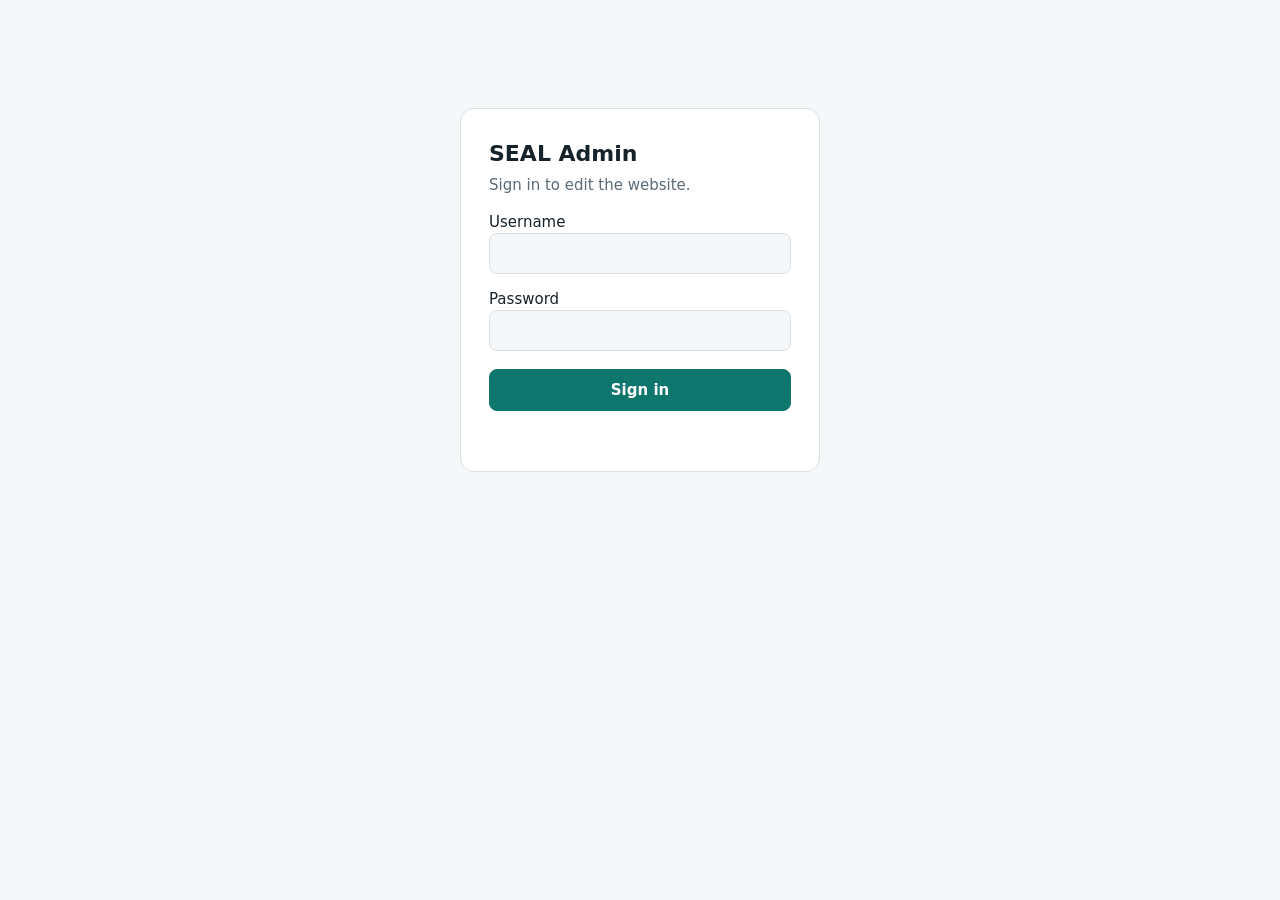
==== admin.html @ df23d5ec "Add files via upload" ====
<!DOCTYPE html>
<html lang="en">
<head>
<meta charset="UTF-8">
<meta name="viewport" content="width=device-width, initial-scale=1.0">
<meta name="robots" content="noindex,nofollow">
<title>SEAL Admin</title>
<style>
:root{--bg:#f5f7f8;--card:#fff;--line:#d9e0e4;--text:#16232b;--dim:#5b6b75;--acc:#0f766e;--accfg:#fff;--danger:#b23b3b;color-scheme:light}
@media(prefers-color-scheme:dark){:root{--bg:#0f171c;--card:#17232a;--line:#2a3a43;--text:#e6eef2;--dim:#93a5b0;--acc:#2dd4bf;--accfg:#06201d;--danger:#f08a8a;color-scheme:dark}}
*{box-sizing:border-box}
body{margin:0;background:var(--bg);color:var(--text);font:15px/1.5 system-ui,-apple-system,"Segoe UI",Roboto,sans-serif}
.hidden{display:none!important}
.dim{color:var(--dim)}
.btn{background:var(--acc);color:var(--accfg);border:1px solid var(--acc);border-radius:8px;padding:9px 16px;font:inherit;font-weight:600;cursor:pointer;display:inline-block}
.btn.sm{padding:4px 10px;font-size:13px}
.btn.ghost{background:transparent;color:var(--text);border-color:var(--line)}
.btn.danger{background:transparent;color:var(--danger);border-color:var(--danger)}
.btn:disabled{opacity:.5;cursor:not-allowed}
input,textarea,select{width:100%;background:var(--bg);color:var(--text);border:1px solid var(--line);border-radius:8px;padding:8px 10px;font:inherit}
textarea{resize:vertical}
#login{max-width:360px;margin:12vh auto;padding:28px;background:var(--card);border:1px solid var(--line);border-radius:14px}
#login h1{margin:0 0 4px;font-size:22px}
#login label,.f{display:block;margin-top:14px}
.f span{display:block;font-size:12px;color:var(--dim);margin-bottom:4px;text-transform:uppercase;letter-spacing:.05em}
#login .btn{width:100%;margin-top:18px}
.err{color:var(--danger);margin-top:12px;min-height:20px;font-size:14px}
.top{position:sticky;top:0;z-index:5;background:var(--card);border-bottom:1px solid var(--line);padding:10px 20px;display:flex;gap:12px;align-items:center;flex-wrap:wrap}
.top b{font-size:17px;margin-right:auto}
#status{font-size:13px;color:var(--dim)}
#status.bad{color:var(--danger)}
.tabs{display:flex;gap:6px;padding:14px 20px 0;flex-wrap:wrap}
.tabs button{background:transparent;border:1px solid var(--line);color:var(--text);border-radius:999px;padding:6px 16px;font:inherit;cursor:pointer}
.tabs button.on{background:var(--acc);color:var(--accfg);border-color:var(--acc)}
main{max-width:920px;margin:0 auto;padding:10px 20px 80px}
.sh{display:flex;justify-content:space-between;align-items:center;margin:26px 0 10px}
.sh h2{margin:0;font-size:18px}
.item{background:var(--card);border:1px solid var(--line);border-radius:12px;padding:14px 16px;margin-bottom:12px}
.ih{display:flex;gap:8px;align-items:center;flex-wrap:wrap}
.ih b{margin-right:auto;overflow-wrap:anywhere}
.acts{display:flex;gap:6px;align-items:center;flex-wrap:wrap}
.acts select{width:auto;padding:4px 8px;font-size:13px}
.grid{display:grid;grid-template-columns:repeat(auto-fit,minmax(260px,1fr));gap:0 16px}
.img{display:flex;gap:8px;align-items:center}
.th{width:44px;height:44px;border-radius:50%;background:var(--bg);border:1px solid var(--line);overflow:hidden;flex-shrink:0}
.th img{width:100%;height:100%;object-fit:cover}
</style>
</head>
<body>

<form id="login">
  <h1>SEAL Admin</h1>
  <div class="dim">Sign in to edit the website.</div>
  <label>Username<input id="u" autocomplete="username" required></label>
  <label>Password<input id="p" type="password" autocomplete="current-password" required></label>
  <button class="btn" id="lbtn">Sign in</button>
  <div class="err" id="lerr"></div>
</form>

<div id="admin" class="hidden">
  <div class="top">
    <b>SEAL Admin</b>
    <span id="status"></span>
    <button class="btn" id="save" disabled>Save changes</button>
    <button class="btn ghost" id="out">Log out</button>
  </div>
  <div class="tabs" id="tabs"></div>
  <main id="app"></main>
</div>

<datalist id="roles-faculty"><option>Associate Professor, Director</option><option>Assistant Professor, Co-Director</option></datalist>
<datalist id="roles-seniorResearchAssistants"><option>Senior Research Assistant</option></datalist>
<datalist id="roles-researchAssistants"><option>Research Assistant</option></datalist>
<datalist id="roles-studentMembers"><option>Student Member</option></datalist>

<script>
const API = 'https://seal-nsu.nsuseal.workers.dev';
const GROUPS = { faculty:'Faculty', seniorResearchAssistants:'Senior Research Assistants', researchAssistants:'Research Assistants', studentMembers:'Student Members' };
const ROLES = { faculty:'Assistant Professor, Co-Director', seniorResearchAssistants:'Senior Research Assistant', researchAssistants:'Research Assistant', studentMembers:'Student Member' };
const F = {
  member:[['name','Name'],['role','Role','roles'],['photo','Photo','image'],['profileUrl','Portfolio URL'],['scholarUrl','Scholar URL']],
  project:[['title','Title'],['status','Status','select:Ongoing,Completed'],['description','Description','area'],['demoUrl','Demo URL'],['githubUrl','GitHub URL']],
  pub:[['title','Title','area'],['authors','Authors','area'],['venue','Venue'],['year','Year'],['pdfUrl','PDF URL'],['doiUrl','DOI URL']],
  news:[['date','Date','date'],['text','Text','area']],
  focus:[['title','Title'],['blurb','Description','area']]
};
const NEW = {
  member:()=>({name:'',role:'',photo:'',profileUrl:'',scholarUrl:''}),
  project:()=>({title:'',status:'Ongoing',description:'',demoUrl:'',githubUrl:''}),
  pub:()=>({title:'',authors:'',venue:'',year:String(new Date().getFullYear()),pdfUrl:'',doiUrl:''}),
  news:()=>({date:new Date().toISOString().slice(0,10),text:''}),
  focus:()=>({title:'',blurb:''})
};
const $ = s => document.querySelector(s);
const esc = s => String(s ?? '').replace(/[&<>"']/g, c => ({'&':'&amp;','<':'&lt;','>':'&gt;','"':'&quot;',"'":'&#39;'}[c]));
let token = sessionStorage.getItem('seal_t') || '', data = null, sha = '', dirty = false, tab = 'members';
const previews = {};

/* ---------- API ---------- */
async function api(path, method = 'GET', body) {
  const r = await fetch(API + path, {
    method,
    headers: { 'Content-Type':'application/json', ...(token ? { Authorization:'Bearer ' + token } : {}) },
    body: body ? JSON.stringify(body) : undefined
  });
  const j = await r.json().catch(() => ({}));
  if (r.status === 401 && path !== '/login') { logout(); throw new Error('Session expired. Please sign in again.'); }
  if (!r.ok) throw new Error(j.error || 'Error ' + r.status);
  return j;
}

/* ---------- auth ---------- */
$('#login').addEventListener('submit', async ev => {
  ev.preventDefault();
  $('#lerr').textContent = ''; $('#lbtn').disabled = true;
  try {
    const j = await api('/login', 'POST', { username:$('#u').value.trim(), password:$('#p').value });
    token = j.token; sessionStorage.setItem('seal_t', token); $('#p').value = '';
    await start();
  } catch (err) { $('#lerr').textContent = err.message; }
  $('#lbtn').disabled = false;
});

function logout() {
  token = ''; sessionStorage.removeItem('seal_t'); data = null;
  $('#admin').classList.add('hidden'); $('#login').classList.remove('hidden');
}
$('#out').onclick = () => { if (!dirty || confirm('Discard unsaved changes and log out?')) { dirty = false; logout(); } };

async function start() {
  const j = await api('/data');
  data = JSON.parse(j.content); sha = j.sha;
  Object.keys(GROUPS).forEach(g => data.members[g] = data.members[g] || []);
  data.focusAreas = data.focusAreas || []; data.projects = data.projects || [];
  data.publications = data.publications || []; data.news = data.news || [];
  $('#login').classList.add('hidden'); $('#admin').classList.remove('hidden');
  dirty = false; status('Loaded latest data.'); render();
}

/* ---------- helpers ---------- */
const getP = p => p.split('.').reduce((o, k) => o[k], data);
function setP(p, v) { const a = p.split('.'), last = a.pop(); a.reduce((o, k) => o[k], data)[last] = v; }
function status(msg, bad) { const s = $('#status'); s.textContent = msg; s.className = bad ? 'bad' : ''; }
function mark() { dirty = true; $('#save').disabled = false; status('Unsaved changes'); }

/* ---------- rendering ---------- */
function field(l, i, k, label, type, v, g) {
  const a = `data-l="${l}" data-i="${i}" data-k="${k}"`;
  let inp;
  if (type === 'area') inp = `<textarea ${a} rows="3">${esc(v)}</textarea>`;
  else if (type && type.startsWith('select:')) inp = `<select ${a}>${type.slice(7).split(',').map(o => `<option${o === v ? ' selected' : ''}>${o}</option>`).join('')}</select>`;
  else if (type === 'roles') inp = `<input ${a} list="roles-${g}" value="${esc(v)}">`;
  else if (type === 'image') inp = `<div class="img"><div class="th">${v ? `<img src="${esc(previews[v] || v)}" alt="" onerror="this.remove()">` : ''}</div><input ${a} value="${esc(v)}" placeholder="images/photo.jpg"><label class="btn sm">Upload<input type="file" accept="image/*" hidden data-act="img" ${a}></label></div>`;
  else inp = `<input ${a} type="${type === 'date' ? 'date' : 'text'}" value="${esc(v)}">`;
  return `<label class="f"><span>${label}</span>${inp}</label>`;
}

function card(l, i, fields, title, g) {
  const it = getP(l)[i], b = `data-l="${l}" data-i="${i}"`;
  const move = g ? `<select data-act="move" ${b}>${Object.entries(GROUPS).map(([k, n]) => `<option value="${k}"${k === g ? ' selected' : ''}>${n}</option>`).join('')}</select>` : '';
  return `<div class="item"><div class="ih"><b>${esc(title || '(untitled)')}</b><span class="acts">${move}
    <button class="btn sm ghost" data-act="up" ${b}>↑</button><button class="btn sm ghost" data-act="down" ${b}>↓</button>
    <button class="btn sm danger" data-act="del" ${b}>Delete</button></span></div>
    <div class="grid">${fields.map(([k, lab, t]) => field(l, i, k, lab, t, it[k] ?? '', g)).join('')}</div></div>`;
}

function listSec(title, l, type, titleKey, g) {
  const arr = getP(l);
  return `<section><div class="sh"><h2>${title}</h2><button class="btn sm" data-act="add" data-l="${l}" data-t="${type}" data-g="${g || ''}">+ Add</button></div>
    ${arr.map((it, i) => card(l, i, F[type], it[titleKey], g)).join('') || '<p class="dim">Nothing here yet.</p>'}</section>`;
}

function objField(p, label, area) {
  const v = esc(getP(p));
  return `<label class="f"><span>${label}</span>${area ? `<textarea data-p="${p}" rows="4">${v}</textarea>` : `<input data-p="${p}" value="${v}">`}</label>`;
}

const TABS = { members:'Team', projects:'Projects', publications:'Publications', news:'News', site:'Site info' };

function render() {
  $('#tabs').innerHTML = Object.entries(TABS).map(([k, n]) => `<button data-tab="${k}" class="${k === tab ? 'on' : ''}">${n}</button>`).join('');
  let h = '';
  if (tab === 'members') h = Object.entries(GROUPS).map(([g, n]) => listSec(n, 'members.' + g, 'member', 'name', g)).join('');
  if (tab === 'projects') h = listSec('Projects', 'projects', 'project', 'title');
  if (tab === 'publications') h = listSec('Publications', 'publications', 'pub', 'title');
  if (tab === 'news') h = listSec('News', 'news', 'news', 'text');
  if (tab === 'site') h = `<section><div class="sh"><h2>Lab details</h2></div><div class="item">
    ${objField('lab.tagline', 'Tagline')}${objField('lab.mission', 'Mission', true)}${objField('lab.email', 'Email')}${objField('lab.address', 'Address')}</div></section>
    ${listSec('Research focus areas', 'focusAreas', 'focus', 'title')}`;
  $('#app').innerHTML = h;
}

/* ---------- events ---------- */
$('#tabs').addEventListener('click', ev => { const t = ev.target.dataset.tab; if (t) { tab = t; render(); } });

$('#app').addEventListener('input', ev => {
  const d = ev.target.dataset;
  if (d.act) return;
  if (d.p) setP(d.p, ev.target.value);
  else if (d.l) getP(d.l)[d.i][d.k] = ev.target.value;
  else return;
  mark();
});

$('#app').addEventListener('click', ev => {
  const b = ev.target.closest('button[data-act]'); if (!b) return;
  const { act, l, i, t, g } = b.dataset, arr = l ? getP(l) : null, n = Number(i);
  if (act === 'add') { const it = NEW[t](); if (g) it.role = ROLES[g]; arr.push(it); }
  else if (act === 'del') { if (!confirm('Delete this entry?')) return; arr.splice(n, 1); }
  else if (act === 'up' && n > 0) [arr[n - 1], arr[n]] = [arr[n], arr[n - 1]];
  else if (act === 'down' && n < arr.length - 1) [arr[n + 1], arr[n]] = [arr[n], arr[n + 1]];
  else return;
  mark(); render();
});

$('#app').addEventListener('change', async ev => {
  const el = ev.target, d = el.dataset;
  if (d.act === 'move') {
    const from = d.l.split('.')[1], to = el.value, it = getP(d.l).splice(Number(d.i), 1)[0];
    if (it.role === ROLES[from]) it.role = ROLES[to];
    data.members[to].push(it); mark(); render();
  }
  if (d.act === 'img' && el.files[0]) {
    const it = getP(d.l)[d.i];
    try {
      status('Uploading image…');
      const url = await resize(el.files[0]);
      const slug = (it.name || 'image').toLowerCase().replace(/[^a-z0-9]+/g, '-').replace(/^-|-$/g, '') || 'image';
      const path = `images/${slug}-${Date.now().toString(36)}.jpg`;
      await api('/upload', 'POST', { path, content: url.split(',')[1] });
      previews[path] = url; it[d.k] = path; mark(); render(); status('Image uploaded. Remember to Save changes.');
    } catch (err) { status(err.message || 'Upload failed', true); }
  }
});

function resize(file, max = 800) {
  return new Promise((res, rej) => {
    const img = new Image(), u = URL.createObjectURL(file);
    img.onload = () => {
      const s = Math.min(1, max / Math.max(img.width, img.height)), c = document.createElement('canvas');
      c.width = Math.round(img.width * s); c.height = Math.round(img.height * s);
      c.getContext('2d').drawImage(img, 0, 0, c.width, c.height);
      URL.revokeObjectURL(u); res(c.toDataURL('image/jpeg', 0.85));
    };
    img.onerror = () => rej(new Error('Could not read that image'));
    img.src = u;
  });
}

$('#save').onclick = async () => {
  const bad = Object.keys(GROUPS).some(g => data.members[g].some(m => !m.name.trim()));
  if (bad) return status('Every member needs a name.', true);
  $('#save').disabled = true; status('Saving…');
  try {
    const r = await api('/data', 'PUT', { content: JSON.stringify(data), sha, message: 'Update site data via admin' });
    sha = r.sha; dirty = false; status('Saved. The live site updates in about a minute.');
  } catch (err) { $('#save').disabled = false; status(err.message, true); }
};

window.addEventListener('beforeunload', e => { if (dirty) { e.preventDefault(); e.returnValue = ''; } });

if (token) start().catch(() => logout());
</script>
</body>
</html>
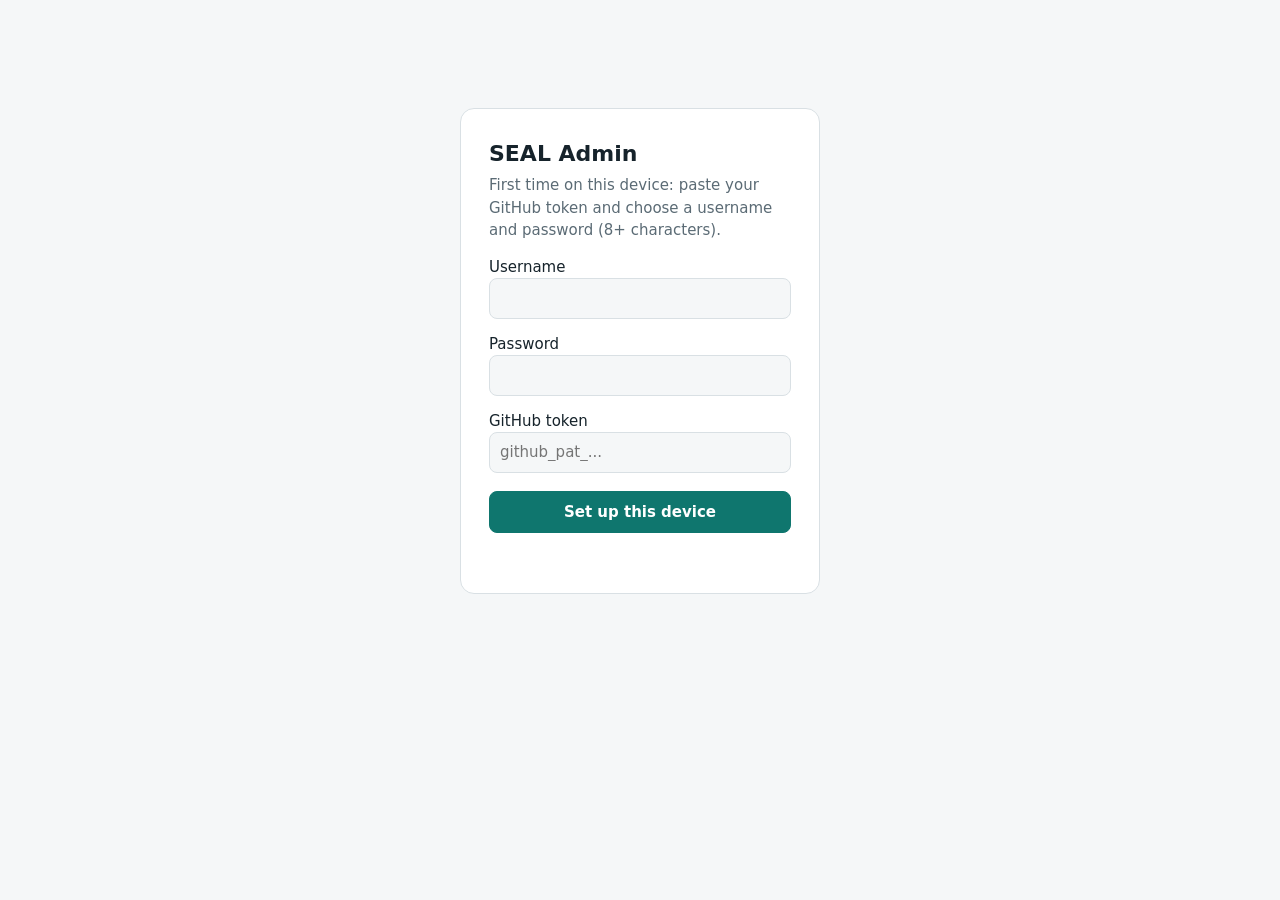
==== commit 4fea3364: "Update admin.html" ====
--- a/admin.html
+++ b/admin.html
@@ -50,11 +50,13 @@
 
 <form id="login">
   <h1>SEAL Admin</h1>
-  <div class="dim">Sign in to edit the website.</div>
+  <div class="dim" id="lhelp"></div>
   <label>Username<input id="u" autocomplete="username" required></label>
   <label>Password<input id="p" type="password" autocomplete="current-password" required></label>
+  <label id="tokrow">GitHub token<input id="tok" type="password" autocomplete="off" placeholder="github_pat_..."></label>
   <button class="btn" id="lbtn">Sign in</button>
   <div class="err" id="lerr"></div>
+  <a href="#" id="forget" class="dim hidden" style="font-size:13px">Forget this device</a>
 </form>
 
 <div id="admin" class="hidden">
@@ -74,7 +76,8 @@
 <datalist id="roles-studentMembers"><option>Student Member</option></datalist>
 
 <script>
-const API = 'https://seal-nsu.nsuseal.workers.dev';
+const OWNER = 'seal-nsu', REPO = 'seal-nsu.github.io', BRANCH = 'main';   // change here if your repo differs
+const GH = `https://api.github.com/repos/${OWNER}/${REPO}`;
 const GROUPS = { faculty:'Faculty', seniorResearchAssistants:'Senior Research Assistants', researchAssistants:'Research Assistants', studentMembers:'Student Members' };
 const ROLES = { faculty:'Assistant Professor, Co-Director', seniorResearchAssistants:'Senior Research Assistant', researchAssistants:'Research Assistant', studentMembers:'Student Member' };
 const F = {
@@ -93,37 +96,101 @@
 };
 const $ = s => document.querySelector(s);
 const esc = s => String(s ?? '').replace(/[&<>"']/g, c => ({'&':'&amp;','<':'&lt;','>':'&gt;','"':'&quot;',"'":'&#39;'}[c]));
-let token = sessionStorage.getItem('seal_t') || '', data = null, sha = '', dirty = false, tab = 'members';
+let token = '', data = null, sha = '', dirty = false, tab = 'members';
 const previews = {};
 
-/* ---------- API ---------- */
-async function api(path, method = 'GET', body) {
-  const r = await fetch(API + path, {
+/* ---------- GitHub API (direct) ---------- */
+const enc = new TextEncoder(), dec = new TextDecoder();
+async function gh(path, method = 'GET', body) {
+  const r = await fetch(GH + path, {
     method,
-    headers: { 'Content-Type':'application/json', ...(token ? { Authorization:'Bearer ' + token } : {}) },
+    headers: { Authorization: 'Bearer ' + token, Accept: 'application/vnd.github+json' },
     body: body ? JSON.stringify(body) : undefined
   });
-  const j = await r.json().catch(() => ({}));
-  if (r.status === 401 && path !== '/login') { logout(); throw new Error('Session expired. Please sign in again.'); }
-  if (!r.ok) throw new Error(j.error || 'Error ' + r.status);
-  return j;
-}
-
-/* ---------- auth ---------- */
+  if (r.status === 401) { logout(); throw new Error('GitHub rejected the token (expired or wrong).'); }
+  return r;
+}
+const toB64 = s => { const b = enc.encode(s); let x = ''; for (let i = 0; i < b.length; i += 0x8000) x += String.fromCharCode(...b.subarray(i, i + 0x8000)); return btoa(x); };
+const fromB64 = s => dec.decode(Uint8Array.from(atob(s.replace(/\s/g, '')), c => c.charCodeAt(0)));
+
+async function api(path, method = 'GET', body) {
+  if (path === '/data' && method === 'GET') {
+    const r = await gh(`/contents/data.json?ref=${BRANCH}`);
+    if (!r.ok) throw new Error(`Could not load data.json (GitHub ${r.status}). Check the token's repo access and the owner/repo/branch at the top of admin.html.`);
+    const f = await r.json();
+    return { content: fromB64(f.content), sha: f.sha };
+  }
+  if (path === '/data' && method === 'PUT') {
+    const pretty = JSON.stringify(JSON.parse(body.content), null, 2) + '\n';
+    const r = await gh('/contents/data.json', 'PUT', { message: body.message, content: toB64(pretty), sha: body.sha, branch: BRANCH });
+    if (r.status === 409 || r.status === 422) throw new Error('Someone else changed the data. Reload the page and try again.');
+    if (r.status === 403 || r.status === 404) throw new Error('The token cannot write to the repo. It needs Contents: Read and write.');
+    if (!r.ok) throw new Error('GitHub error ' + r.status);
+    return { sha: (await r.json()).content.sha };
+  }
+  if (path === '/upload') {
+    const ex = await gh(`/contents/${body.path}?ref=${BRANCH}`);
+    const b = { message: `Upload ${body.path} via admin`, content: body.content, branch: BRANCH };
+    if (ex.ok) b.sha = (await ex.json()).sha;
+    const r = await gh('/contents/' + body.path, 'PUT', b);
+    if (!r.ok) throw new Error('Upload failed (GitHub ' + r.status + ')');
+    return { path: body.path };
+  }
+}
+
+/* ---------- local login: token is encrypted in this browser only ---------- */
+const b64 = u => btoa(String.fromCharCode(...u)), unb64 = s => Uint8Array.from(atob(s), c => c.charCodeAt(0));
+async function keyFrom(pw, salt) {
+  const k = await crypto.subtle.importKey('raw', enc.encode(pw), 'PBKDF2', false, ['deriveKey']);
+  return crypto.subtle.deriveKey({ name:'PBKDF2', salt, iterations:250000, hash:'SHA-256' }, k, { name:'AES-GCM', length:256 }, false, ['encrypt', 'decrypt']);
+}
+async function seal(user, pw, tok) {
+  const salt = crypto.getRandomValues(new Uint8Array(16)), iv = crypto.getRandomValues(new Uint8Array(12));
+  const ct = new Uint8Array(await crypto.subtle.encrypt({ name:'AES-GCM', iv }, await keyFrom(user + ':' + pw, salt), enc.encode(tok)));
+  localStorage.setItem('seal_vault', JSON.stringify({ s:b64(salt), i:b64(iv), c:b64(ct) }));
+}
+async function unseal(user, pw) {
+  const v = JSON.parse(localStorage.getItem('seal_vault'));
+  return dec.decode(await crypto.subtle.decrypt({ name:'AES-GCM', iv:unb64(v.i) }, await keyFrom(user + ':' + pw, unb64(v.s)), unb64(v.c)));
+}
+
+function loginMode() {
+  const has = !!localStorage.getItem('seal_vault');
+  $('#tokrow').classList.toggle('hidden', has); $('#forget').classList.toggle('hidden', !has);
+  $('#lbtn').textContent = has ? 'Sign in' : 'Set up this device';
+  $('#lhelp').textContent = has ? 'Sign in to edit the website.' : 'First time on this device: paste your GitHub token and choose a username and password (8+ characters).';
+}
+
 $('#login').addEventListener('submit', async ev => {
   ev.preventDefault();
   $('#lerr').textContent = ''; $('#lbtn').disabled = true;
+  const user = $('#u').value.trim(), pw = $('#p').value;
   try {
-    const j = await api('/login', 'POST', { username:$('#u').value.trim(), password:$('#p').value });
-    token = j.token; sessionStorage.setItem('seal_t', token); $('#p').value = '';
+    if (!localStorage.getItem('seal_vault')) {
+      const t = $('#tok').value.trim();
+      if (!t) throw new Error('Paste your GitHub token.');
+      if (pw.length < 8) throw new Error('Choose a password of 8+ characters.');
+      token = t;
+      const r = await gh('');
+      if (!r.ok) throw new Error(`GitHub could not open the repo (${r.status}). Check the token's repository access.`);
+      await seal(user, pw, t); $('#tok').value = '';
+    } else {
+      try { token = await unseal(user, pw); } catch { throw new Error('Wrong username or password.'); }
+    }
+    $('#p').value = '';
     await start();
-  } catch (err) { $('#lerr').textContent = err.message; }
+  } catch (err) { token = ''; $('#lerr').textContent = err.message; }
   $('#lbtn').disabled = false;
 });
 
+$('#forget').onclick = ev => {
+  ev.preventDefault();
+  if (confirm('Remove the saved login from this browser? You will need to paste the GitHub token again.')) { localStorage.removeItem('seal_vault'); loginMode(); }
+};
+
 function logout() {
-  token = ''; sessionStorage.removeItem('seal_t'); data = null;
-  $('#admin').classList.add('hidden'); $('#login').classList.remove('hidden');
+  token = ''; data = null;
+  $('#admin').classList.add('hidden'); $('#login').classList.remove('hidden'); loginMode();
 }
 $('#out').onclick = () => { if (!dirty || confirm('Discard unsaved changes and log out?')) { dirty = false; logout(); } };
 
@@ -259,7 +326,7 @@
 
 window.addEventListener('beforeunload', e => { if (dirty) { e.preventDefault(); e.returnValue = ''; } });
 
-if (token) start().catch(() => logout());
+loginMode();
 </script>
 </body>
-</html>+</html>
